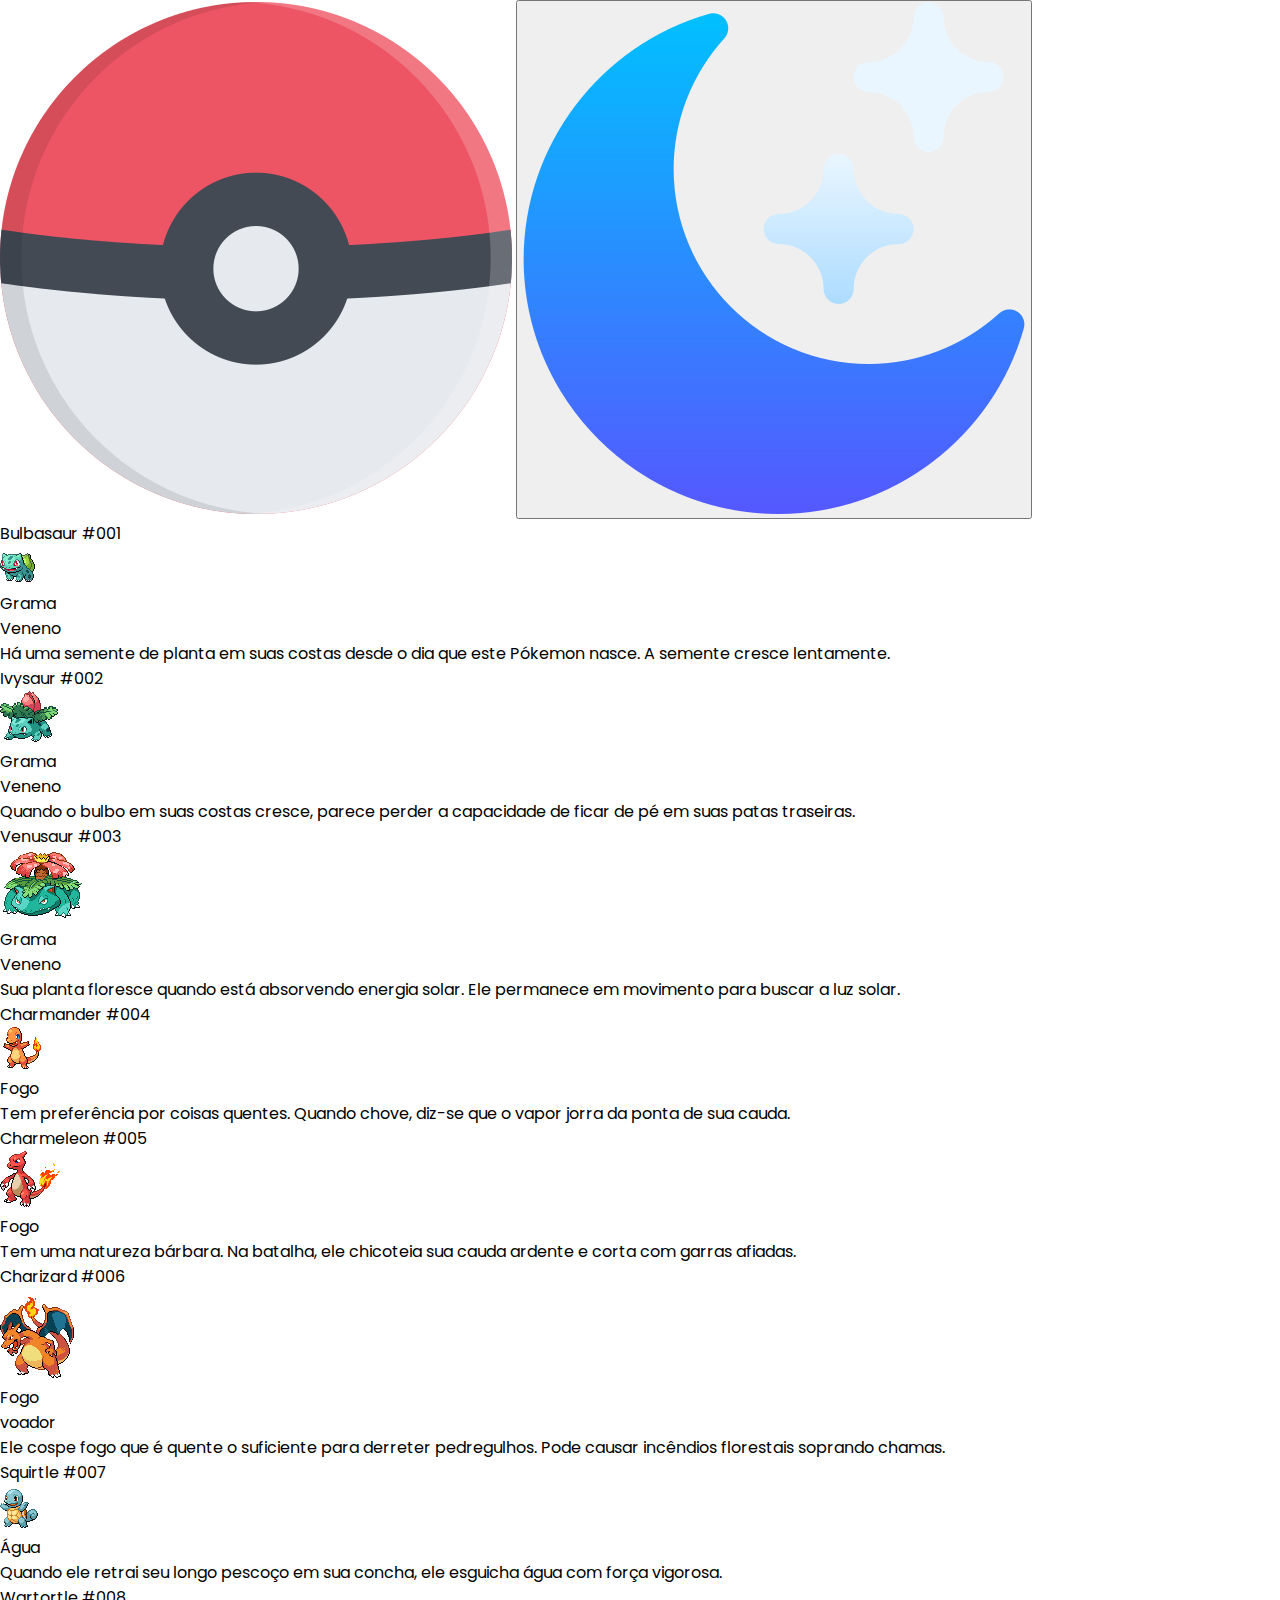
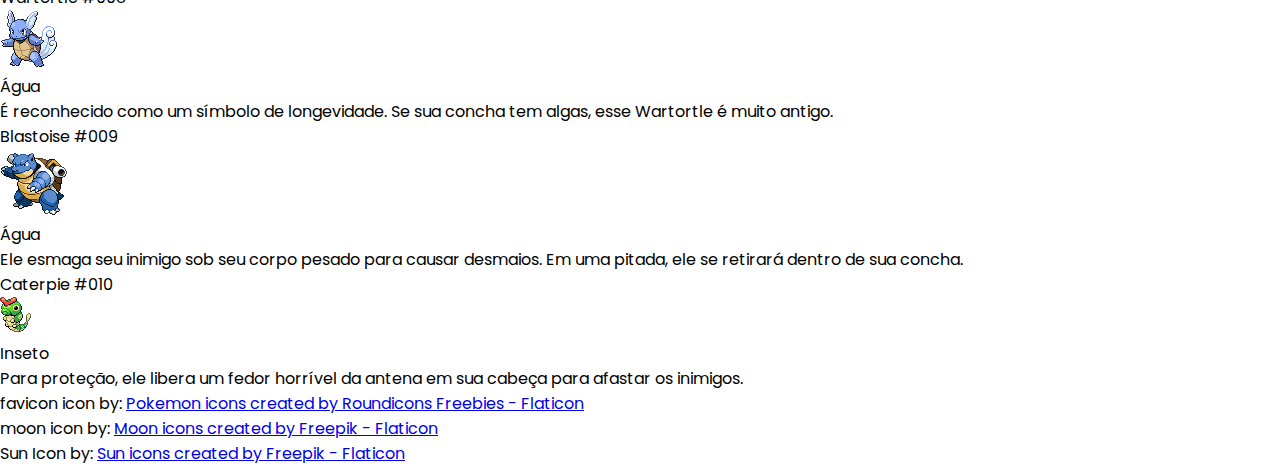
==== pokemon.html @ 8a753e2b "Começando projeto pokemon" ====
<!DOCTYPE html>
<html lang="pt-br">
<head>
    <meta charset="UTF-8">
    <meta http-equiv="X-UA-Compatible" content="IE=edge">
    <meta name="viewport" content="width=device-width, initial-scale=1.0">
    <title>PokeDex!</title>
    <link rel="preconnect" href="https://fonts.googleapis.com" />
	<link rel="preconnect" href="https://fonts.gstatic.com" crossorigin />
	<link href="https://fonts.googleapis.com/css2?family=Poppins:wght@300;500;800&display=swap" rel="stylesheet" />
    <link rel="shortcut icon" href="./src/images/pokecoin.png" type="image/x-icon">
    <link rel="stylesheet" href="src/css/reset.css">
    <link rel="stylesheet" href="src/css/style.css">
</head>
<body>
    <header>
        <a href="pokemon.html"><img class="logo" src="src/images/pokeball.png" alt="imagem de uma pokebola"></a>
        <button id="botao-alterar-tema">
            <img class="imagem-botao" src="src/images/moon.png" alt="imagem de uma lua">
        </button>
    </header>
    <main>
        <ul class="listagem-pokemon">
            <li class="cartao-pokemon">
                <div class="informacoes">
                    <span>Bulbasaur</span>
                    <span>#001</span>
                </div>

                <img src="./src/images/bulbasaur.gif" alt="Bulbasaur" class="gif"/>

                <ul class="tipos">
                    <li class="tipo grama">Grama</li>
                    <li class="tipo veneno">Veneno</li>
                </ul>

                <p class="descricao">Há uma semente de planta em suas costas desde o dia que este Pókemon nasce. A semente cresce lentamente.</p>
            </li>

            <li class="cartao-pokemon">
                <div class="informacoes">
                    <span>Ivysaur</span>
                    <span>#002</span>
                </div>

                <img src="./src/images/ivysaur.gif" alt="Ivysaur" class="gif" />

                <ul class="tipos">
                    <li class="tipo grama">Grama</li>
                    <li class="tipo veneno">Veneno</li>
                </ul>

                <p class="descricao">Quando o bulbo em suas costas cresce, parece perder a capacidade de ficar de pé em suas patas traseiras.</p>
            </li>

            <li class="cartao-pokemon">
                <div class="informacoes">
                    <span>Venusaur</span>
                    <span>#003</span>
                </div>

                <img src="./src/images/venusaur.gif" alt="Venusaur" class="gif" />

                <ul class="tipos">
                    <li class="tipo grama">Grama</li>
                    <li class="tipo veneno">Veneno</li>
                </ul>

                <p class="descricao">Sua planta floresce quando está absorvendo energia solar. Ele permanece em movimento para buscar a luz solar.</p>
            </li>

            <li class="cartao-pokemon">
                <div class="informacoes">
                    <span>Charmander</span>
                    <span>#004</span>
                </div>

                <img src="./src/images/charmander.gif" alt="Charmander" class="gif" />

                <ul class="tipos">
                    <li class="tipo fogo">Fogo</li>
                </ul>

                <p class="descricao">Tem preferência por coisas quentes. Quando chove, diz-se que o vapor jorra da ponta de sua cauda.</p>
            </li>

            <li class="cartao-pokemon">
                <div class="informacoes">
                    <span>Charmeleon</span>
                    <span>#005</span>
                </div>

                <img src="./src/images/charmeleon.gif" alt="Charmeleon" class="gif" />

                <ul class="tipos">
                    <li class="tipo fogo">Fogo</li>
                </ul>

                <p class="descricao">Tem uma natureza bárbara. Na batalha, ele chicoteia sua cauda ardente e corta com garras afiadas.</p>
            </li>

            <li class="cartao-pokemon">
                <div class="informacoes">
                    <span>Charizard</span>
                    <span>#006</span>
                </div>

                <img src="./src/images/charizard.gif" alt="Charizard" class="gif" />

                <ul class="tipos">
                    <li class="tipo fogo">Fogo</li>
                    <li class="tipo voador">voador</li>
                </ul>

                <p class="descricao">Ele cospe fogo que é quente o suficiente para derreter pedregulhos. Pode causar incêndios florestais soprando chamas.</p>
            </li>

            <li class="cartao-pokemon">
                <div class="informacoes">
                    <span>Squirtle</span>
                    <span>#007</span>
                </div>

                <img src="./src/images/squirtle.gif" alt="Squirtle" class="gif" />

                <ul class="tipos">
                    <li class="tipo agua">Água</li>
                </ul>

                <p class="descricao">Quando ele retrai seu longo pescoço em sua concha, ele esguicha água com força vigorosa.</p>
            </li>

            <li class="cartao-pokemon">
                <div class="informacoes">
                    <span>Wartortle</span>
                    <span>#008</span>
                </div>

                <img src="./src/images/wartortle.gif" alt="Wartortle" class="gif" />

                <ul class="tipos">
                    <li class="tipo agua">Água</li>
                </ul>

                <p class="descricao">É reconhecido como um símbolo de longevidade. Se sua concha tem algas, esse Wartortle é muito antigo.</p>
            </li>

            <li class="cartao-pokemon">
                <div class="informacoes">
                    <span>Blastoise</span>
                    <span>#009</span>
                </div>

                <img src="./src/images/blastoise.gif" alt="Blastoise" class="gif" />

                <ul class="tipos">
                    <li class="tipo agua">Água</li>
                </ul>

                <p class="descricao">Ele esmaga seu inimigo sob seu corpo pesado para causar desmaios. Em uma pitada, ele se retirará dentro de sua concha.</p>
            </li>

            <li class="cartao-pokemon">
                <div class="informacoes">
                    <span>Caterpie</span>
                    <span>#010</span>
                </div>

                <img src="./src/images/caterpie.gif" alt="Caterpie" class="gif" />

                <ul class="tipos">
                    <li class="tipo inseto">Inseto</li>
                </ul>

                <p class="descricao">Para proteção, ele libera um fedor horrível da antena em sua cabeça para afastar os inimigos.</p>
            </li>
        </ul>
    </main>
    <footer>
        <p>favicon icon by: <a href="https://www.flaticon.com/free-icons/pokemon" title="pokemon icons">Pokemon icons created by Roundicons Freebies - Flaticon</a></p>
        <p>moon icon by: <a href="https://www.flaticon.com/free-icons/moon" title="moon icons">Moon icons created by Freepik - Flaticon</a></p>
        <p>
            Sun Icon by: <a href="https://www.flaticon.com/free-icons/sun" title="sun icons">Sun icons created by Freepik - Flaticon</a>
        </p>
    </footer>
</body>
</html>
---- src/css/style.css ----
body{
    font-family: 'Poppins';
}
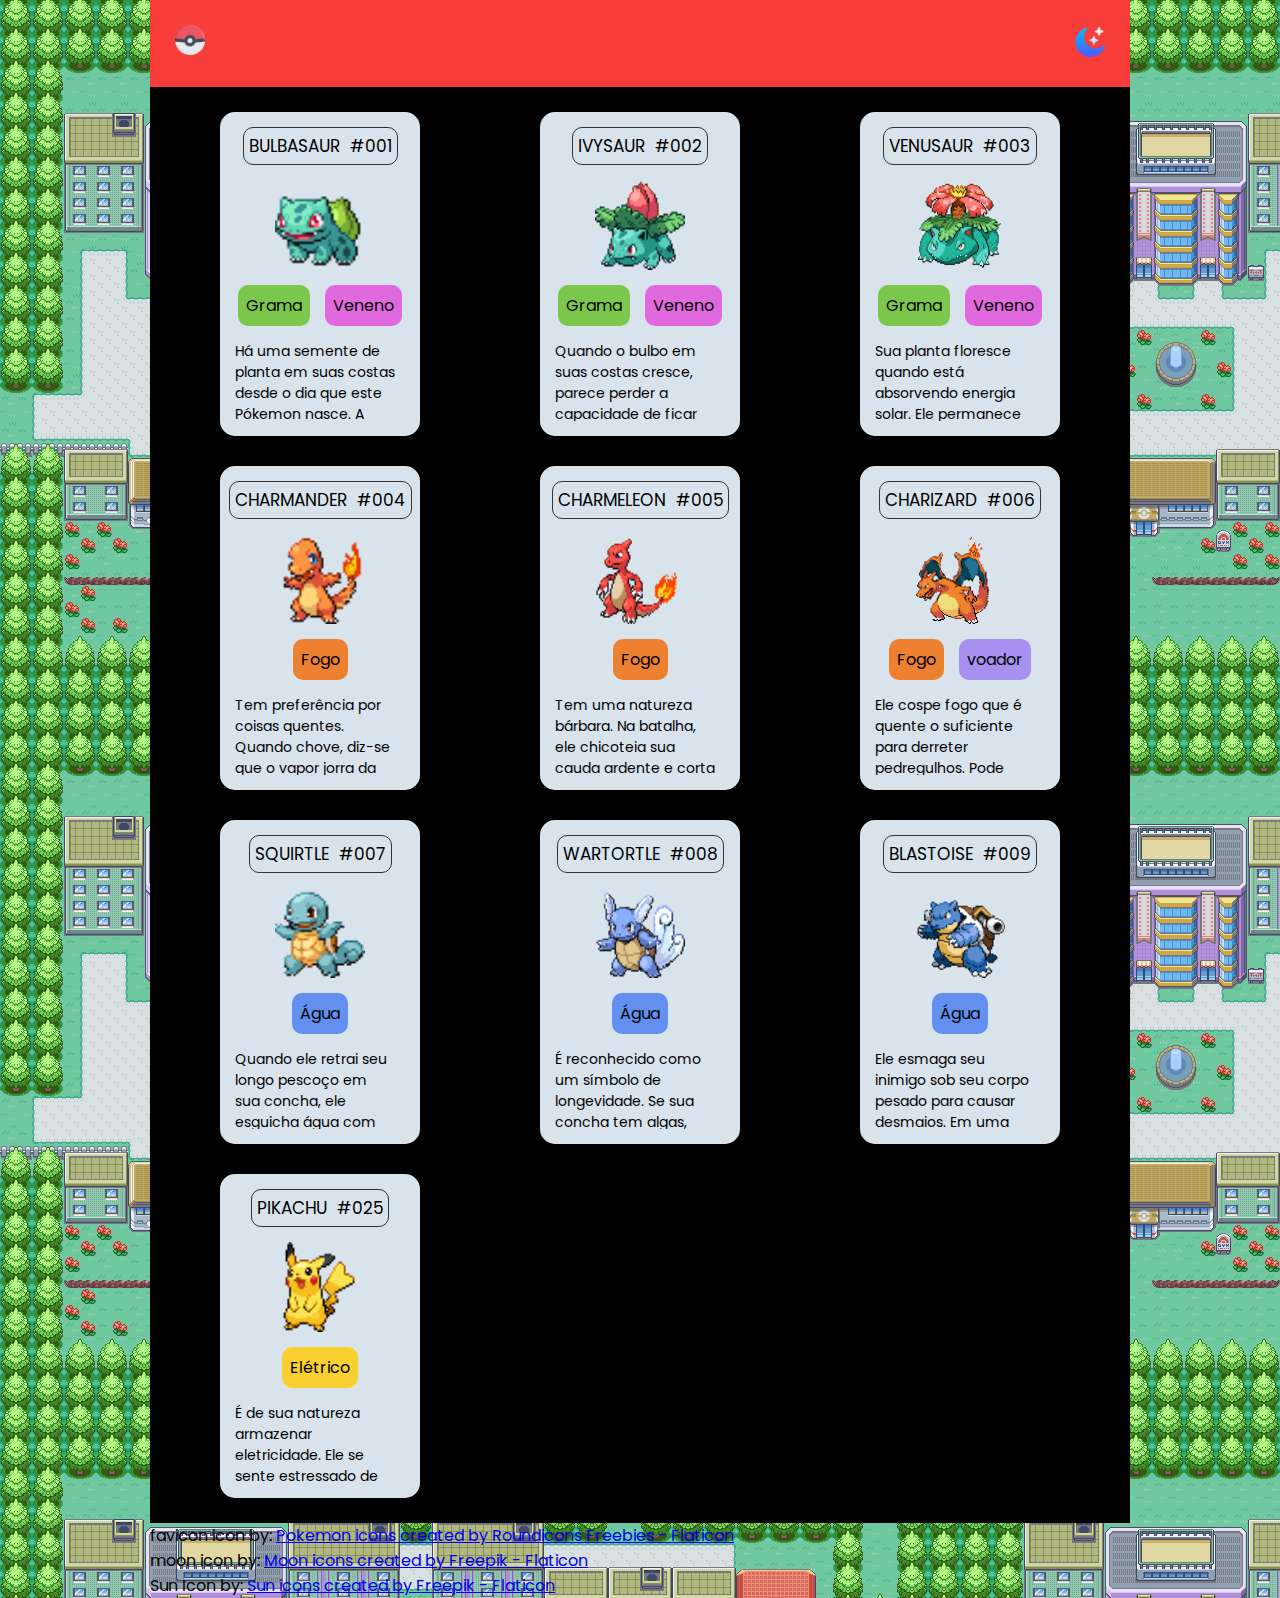
==== commit 1dc382fb: "added CSS" ====
--- a/pokemon.html
+++ b/pokemon.html
@@ -11,17 +11,18 @@
     <link rel="shortcut icon" href="./src/images/pokecoin.png" type="image/x-icon">
     <link rel="stylesheet" href="src/css/reset.css">
     <link rel="stylesheet" href="src/css/style.css">
+    <link rel="stylesheet" href="src/css/scrollbar.css">
 </head>
 <body>
     <header>
         <a href="pokemon.html"><img class="logo" src="src/images/pokeball.png" alt="imagem de uma pokebola"></a>
-        <button id="botao-alterar-tema">
+        <button  class="botao-alterar-tema" id="botao-alterar-tema">
             <img class="imagem-botao" src="src/images/moon.png" alt="imagem de uma lua">
         </button>
     </header>
     <main>
         <ul class="listagem-pokemon">
-            <li class="cartao-pokemon">
+            <li class="cartao-pokemon verdinho">
                 <div class="informacoes">
                     <span>Bulbasaur</span>
                     <span>#001</span>
@@ -37,7 +38,7 @@
                 <p class="descricao">Há uma semente de planta em suas costas desde o dia que este Pókemon nasce. A semente cresce lentamente.</p>
             </li>
 
-            <li class="cartao-pokemon">
+            <li class="cartao-pokemon verdinho">
                 <div class="informacoes">
                     <span>Ivysaur</span>
                     <span>#002</span>
@@ -53,7 +54,7 @@
                 <p class="descricao">Quando o bulbo em suas costas cresce, parece perder a capacidade de ficar de pé em suas patas traseiras.</p>
             </li>
 
-            <li class="cartao-pokemon">
+            <li class="cartao-pokemon verdinho">
                 <div class="informacoes">
                     <span>Venusaur</span>
                     <span>#003</span>
@@ -69,7 +70,7 @@
                 <p class="descricao">Sua planta floresce quando está absorvendo energia solar. Ele permanece em movimento para buscar a luz solar.</p>
             </li>
 
-            <li class="cartao-pokemon">
+            <li class="cartao-pokemon vermelhinho">
                 <div class="informacoes">
                     <span>Charmander</span>
                     <span>#004</span>
@@ -84,7 +85,7 @@
                 <p class="descricao">Tem preferência por coisas quentes. Quando chove, diz-se que o vapor jorra da ponta de sua cauda.</p>
             </li>
 
-            <li class="cartao-pokemon">
+            <li class="cartao-pokemon vermelhinho">
                 <div class="informacoes">
                     <span>Charmeleon</span>
                     <span>#005</span>
@@ -99,7 +100,7 @@
                 <p class="descricao">Tem uma natureza bárbara. Na batalha, ele chicoteia sua cauda ardente e corta com garras afiadas.</p>
             </li>
 
-            <li class="cartao-pokemon">
+            <li class="cartao-pokemon vermelhinho">
                 <div class="informacoes">
                     <span>Charizard</span>
                     <span>#006</span>
@@ -115,7 +116,7 @@
                 <p class="descricao">Ele cospe fogo que é quente o suficiente para derreter pedregulhos. Pode causar incêndios florestais soprando chamas.</p>
             </li>
 
-            <li class="cartao-pokemon">
+            <li class="cartao-pokemon azulinho">
                 <div class="informacoes">
                     <span>Squirtle</span>
                     <span>#007</span>
@@ -130,7 +131,7 @@
                 <p class="descricao">Quando ele retrai seu longo pescoço em sua concha, ele esguicha água com força vigorosa.</p>
             </li>
 
-            <li class="cartao-pokemon">
+            <li class="cartao-pokemon azulinho">
                 <div class="informacoes">
                     <span>Wartortle</span>
                     <span>#008</span>
@@ -145,7 +146,7 @@
                 <p class="descricao">É reconhecido como um símbolo de longevidade. Se sua concha tem algas, esse Wartortle é muito antigo.</p>
             </li>
 
-            <li class="cartao-pokemon">
+            <li class="cartao-pokemon azulinho">
                 <div class="informacoes">
                     <span>Blastoise</span>
                     <span>#009</span>
@@ -160,19 +161,19 @@
                 <p class="descricao">Ele esmaga seu inimigo sob seu corpo pesado para causar desmaios. Em uma pitada, ele se retirará dentro de sua concha.</p>
             </li>
 
-            <li class="cartao-pokemon">
+            <li class="cartao-pokemon marelo">
                 <div class="informacoes">
-                    <span>Caterpie</span>
-                    <span>#010</span>
+                    <span>Pikachu</span>
+                    <span>#025</span>
                 </div>
 
-                <img src="./src/images/caterpie.gif" alt="Caterpie" class="gif" />
+                <img src="./src/images/pikachu-f.gif" alt="Pikachu" class="gif" />
 
                 <ul class="tipos">
-                    <li class="tipo inseto">Inseto</li>
+                    <li class="tipo eletrico">Elétrico</li>
                 </ul>
 
-                <p class="descricao">Para proteção, ele libera um fedor horrível da antena em sua cabeça para afastar os inimigos.</p>
+                <p class="descricao">É de sua natureza armazenar eletricidade. Ele se sente estressado de vez em quando se não conseguir descarregar completamente sua eletricidade, é o mais popular de toda franquia Pokemon.</p>
             </li>
         </ul>
     </main>
--- a/src/css/style.css
+++ b/src/css/style.css
@@ -1,3 +1,136 @@
 body{
-    font-family: 'Poppins';
+    font-family: 'Poppins', sans-serif;
+    max-width: 980px;
+    margin: auto;
+    background-image: url('../images/3768.png');
+}
+
+header{
+    background-color: #F83D3B;
+    display: flex;
+    justify-content: space-between;
+    padding: 25px;
+}
+
+header .logo, 
+header .imagem-botao{
+    width: 30px;
+    transition: 0.2s ease-in-out;
+}
+
+header .botao-alterar-tema{
+    background: none;
+    border: none;
+    cursor: pointer;
+}
+
+header .logo:hover,
+header .imagem-botao:hover,
+main .cartao-pokemon:hover{
+    transform: scale(1.08);
+    cursor: pointer;
+}
+
+main{
+    padding: 25px;
+    background: black;
+}
+
+.listagem-pokemon{
+    display: grid;
+    grid-template-columns: repeat(3, 1fr);
+    grid-gap: 30px;
+    place-items: center;
+}
+
+.cartao-pokemon{
+    display: flex;
+    flex-direction: column;
+    align-items: center;
+    gap: 15px;
+
+    background-color: #d8e3ec;
+    width: 200px;
+    padding: 15px;
+    border-radius: 15px;
+    transition: 0.2s ease-in-out;
+}
+
+main .verdinho:hover{
+    background-color: #59cf98;
+}
+
+main .vermelhinho:hover{
+    background-color: #e87a58;
+}
+
+main .azulinho:hover{
+    background-color: #85ace6;
+}
+
+main .marelo:hover{
+    background-color: #eddd2a;
+}
+
+.modo-escuro .cartao-pokemon{
+    background-color: #a8a8a8;
+}
+
+main .cartao-pokemon .informacoes{
+    display: flex;
+    justify-content: space-between;
+    border: 1px solid #333333;
+    border-radius: 10px;
+}
+
+main .cartao-pokemon .informacoes span{
+    padding: 5px;
+    text-transform: uppercase;
+    font-size: 17px;
+}
+
+main .cartao-pokemon .gif{
+    width: 90px;
+    height: 90px;
+}
+
+main .cartao-pokemon .tipos{
+    display: flex;
+    gap: 15px;
+}
+
+main .cartao-pokemon .tipo{
+    padding: 8px;
+    border-radius: 10px;
+}
+
+.grama{
+    background-color: #7ac74c;
+}
+
+.veneno{
+    background-color: #df67ddfb;
+}
+
+.fogo{
+    background: #ee8130;
+}
+
+.agua{
+    background-color: #6390f0;
+}
+
+.voador{
+    background: #A890F0;
+}
+
+.eletrico{
+    background: #F8D030;
+}
+
+main .descricao{
+    max-height: 80px;
+    overflow-y: scroll;
+    font-size: 14px;
+    padding-right: 10px;
 }--- a/src/css/scrollbar.css
+++ b/src/css/scrollbar.css
@@ -0,0 +1,15 @@
+/* ===== Scrollbar CSS ===== */
+
+*::-webkit-scrollbar {
+    width: 12px;
+  }
+
+  *::-webkit-scrollbar-track {
+    background: #f1e9e9;
+  }
+
+  *::-webkit-scrollbar-thumb {
+    background-color: #582965;
+    border-radius: 10px;
+    border: 3px solid #ffffff;
+  }
